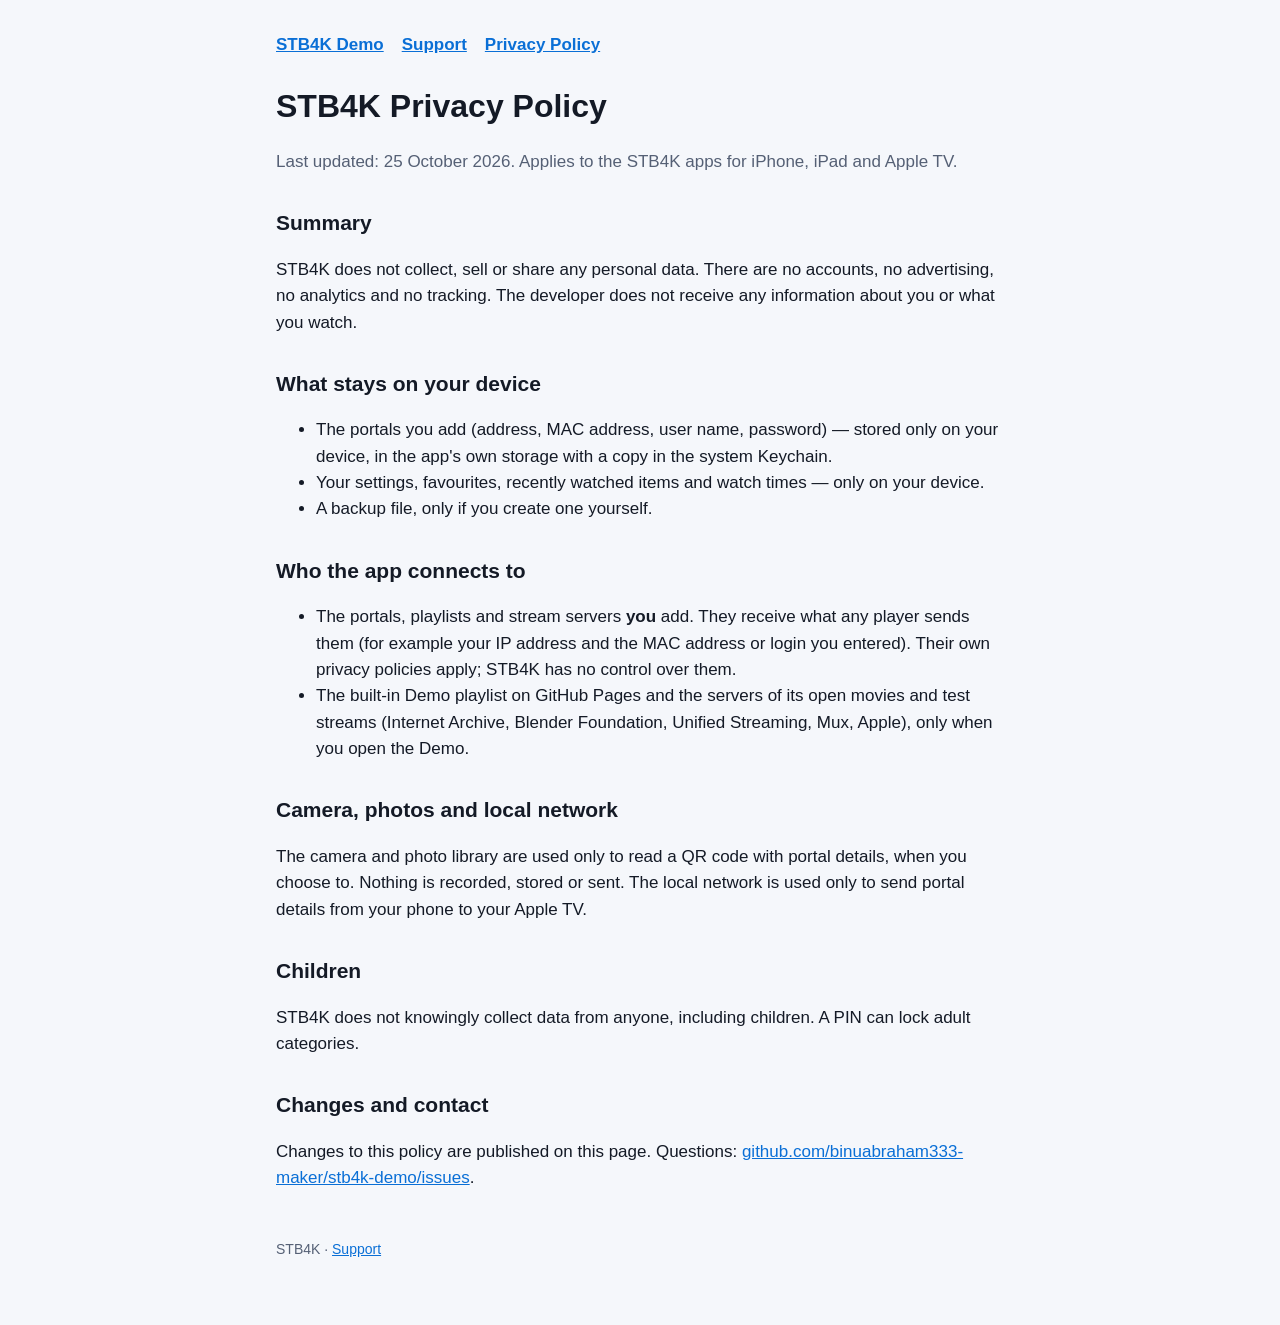
==== privacy.html @ 2b047add "STB4K Demo: free, legal demo playlist (Creative Commons open movies and public test streams), Suppor" ====
<!doctype html>
<html lang="en"><head><meta charset="utf-8"><meta name="viewport" content="width=device-width, initial-scale=1">
<title>STB4K Privacy Policy</title><link rel="stylesheet" href="style.css"></head>
<body><main>
<nav><a href="./">STB4K Demo</a><a href="support.html">Support</a><a href="privacy.html">Privacy Policy</a></nav>
<h1>STB4K Privacy Policy</h1>
<p class="muted">Last updated: 25 October 2026. Applies to the STB4K apps for iPhone, iPad and Apple TV.</p>

<h2>Summary</h2>
<p>STB4K does not collect, sell or share any personal data. There are no accounts, no advertising, no analytics and
no tracking. The developer does not receive any information about you or what you watch.</p>

<h2>What stays on your device</h2>
<ul>
<li>The portals you add (address, MAC address, user name, password) — stored only on your device, in the app's own
storage with a copy in the system Keychain.</li>
<li>Your settings, favourites, recently watched items and watch times — only on your device.</li>
<li>A backup file, only if you create one yourself.</li>
</ul>

<h2>Who the app connects to</h2>
<ul>
<li>The portals, playlists and stream servers <strong>you</strong> add. They receive what any player sends them (for example
your IP address and the MAC address or login you entered). Their own privacy policies apply; STB4K has no control over them.</li>
<li>The built-in Demo playlist on GitHub Pages and the servers of its open movies and test streams
(Internet Archive, Blender Foundation, Unified Streaming, Mux, Apple), only when you open the Demo.</li>
</ul>

<h2>Camera, photos and local network</h2>
<p>The camera and photo library are used only to read a QR code with portal details, when you choose to. Nothing is
recorded, stored or sent. The local network is used only to send portal details from your phone to your Apple TV.</p>

<h2>Children</h2>
<p>STB4K does not knowingly collect data from anyone, including children. A PIN can lock adult categories.</p>

<h2>Changes and contact</h2>
<p>Changes to this policy are published on this page. Questions:
<a href="https://github.com/binuabraham333-maker/stb4k-demo/issues">github.com/binuabraham333-maker/stb4k-demo/issues</a>.</p>
<footer>STB4K · <a href="support.html">Support</a></footer>
</main></body></html>
---- style.css ----
:root { --bg: #0b0f1a; --card: #151b2b; --text: #e8ecf4; --muted: #9aa4b8; --accent: #2f9bff; }
@media (prefers-color-scheme: light) { :root { --bg: #f5f7fb; --card: #ffffff; --text: #141a26; --muted: #556075; --accent: #0a6fd6; } }
* { box-sizing: border-box; }
body { margin: 0; background: var(--bg); color: var(--text); font: 17px/1.55 -apple-system, BlinkMacSystemFont, "Segoe UI", Roboto, sans-serif; }
main { max-width: 760px; margin: 0 auto; padding: 32px 16px 64px; }
h1 { font-size: 32px; margin: 0 0 4px; } h2 { font-size: 21px; margin: 32px 0 8px; }
p, li { color: var(--text); } .muted { color: var(--muted); }
a { color: var(--accent); }
nav { display: flex; gap: 18px; flex-wrap: wrap; margin: 0 0 24px; font-weight: 600; }
.card { background: var(--card); border-radius: 14px; padding: 16px 18px; margin: 12px 0; }
code { background: var(--card); padding: 2px 6px; border-radius: 6px; word-break: break-all; }
footer { margin-top: 48px; font-size: 14px; color: var(--muted); }
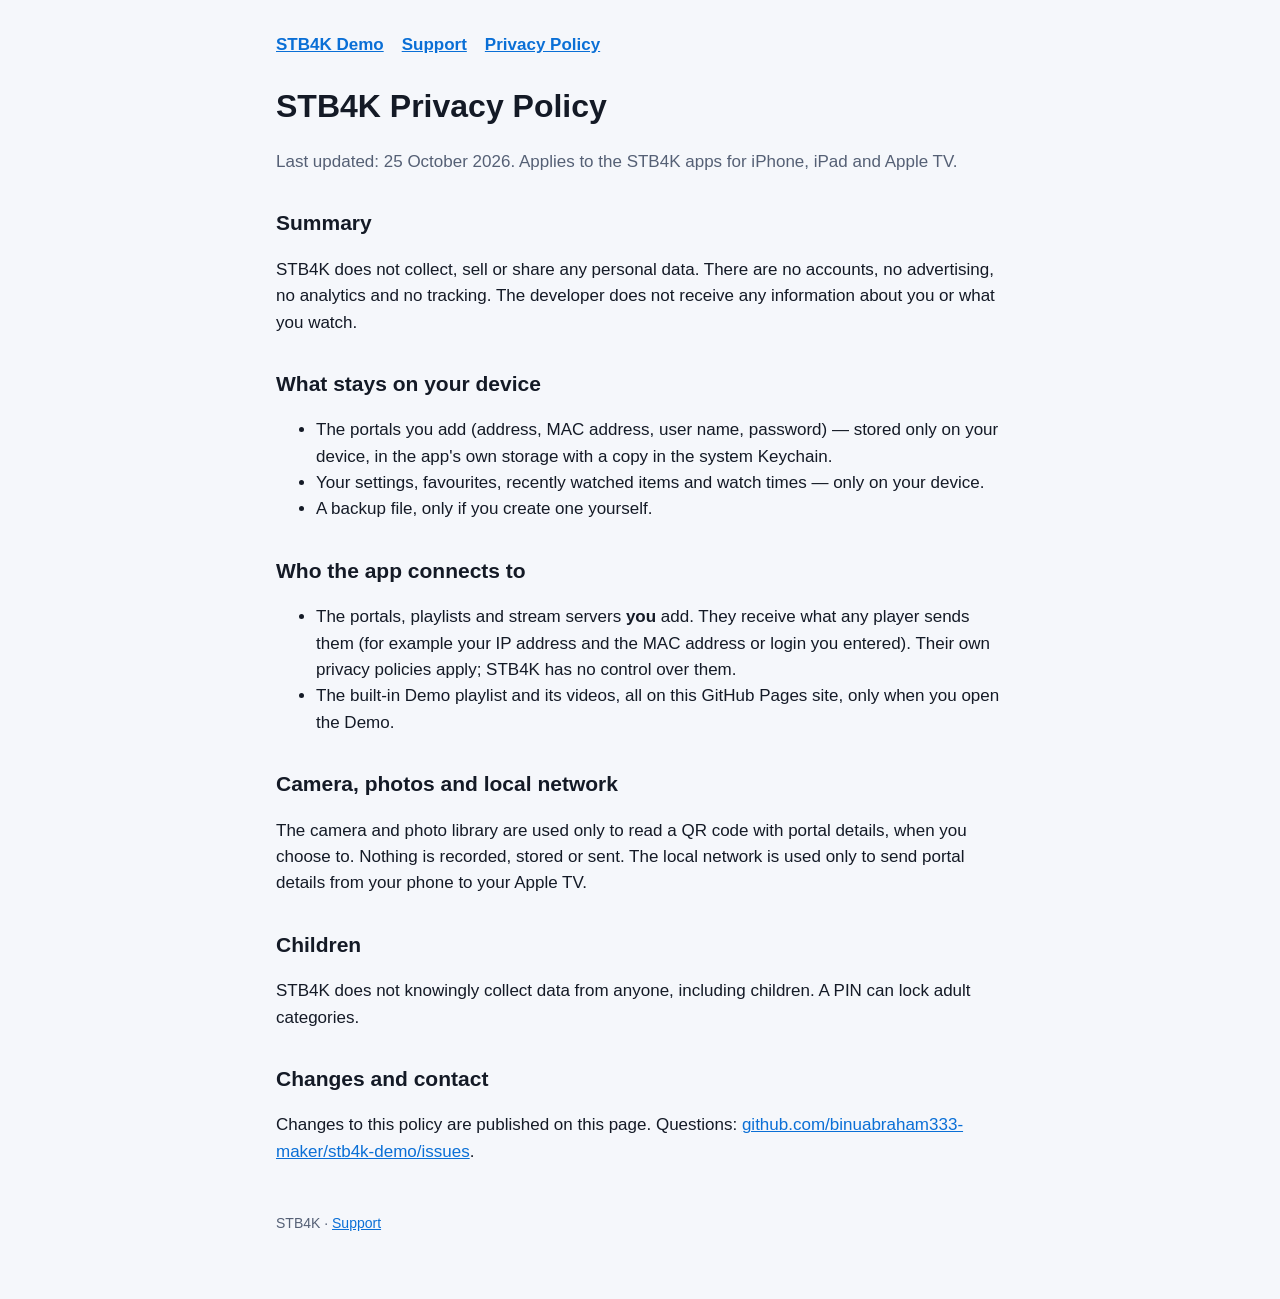
==== commit 1c37ec58: "Demo made entirely by stb4k: 3 looping HLS live channels, 3 films (5.1 speaker test, two audio langu" ====
--- a/privacy.html
+++ b/privacy.html
@@ -22,8 +22,7 @@
 <ul>
 <li>The portals, playlists and stream servers <strong>you</strong> add. They receive what any player sends them (for example
 your IP address and the MAC address or login you entered). Their own privacy policies apply; STB4K has no control over them.</li>
-<li>The built-in Demo playlist on GitHub Pages and the servers of its open movies and test streams
-(Internet Archive, Blender Foundation, Unified Streaming, Mux, Apple), only when you open the Demo.</li>
+<li>The built-in Demo playlist and its videos, all on this GitHub Pages site, only when you open the Demo.</li>
 </ul>
 
 <h2>Camera, photos and local network</h2>
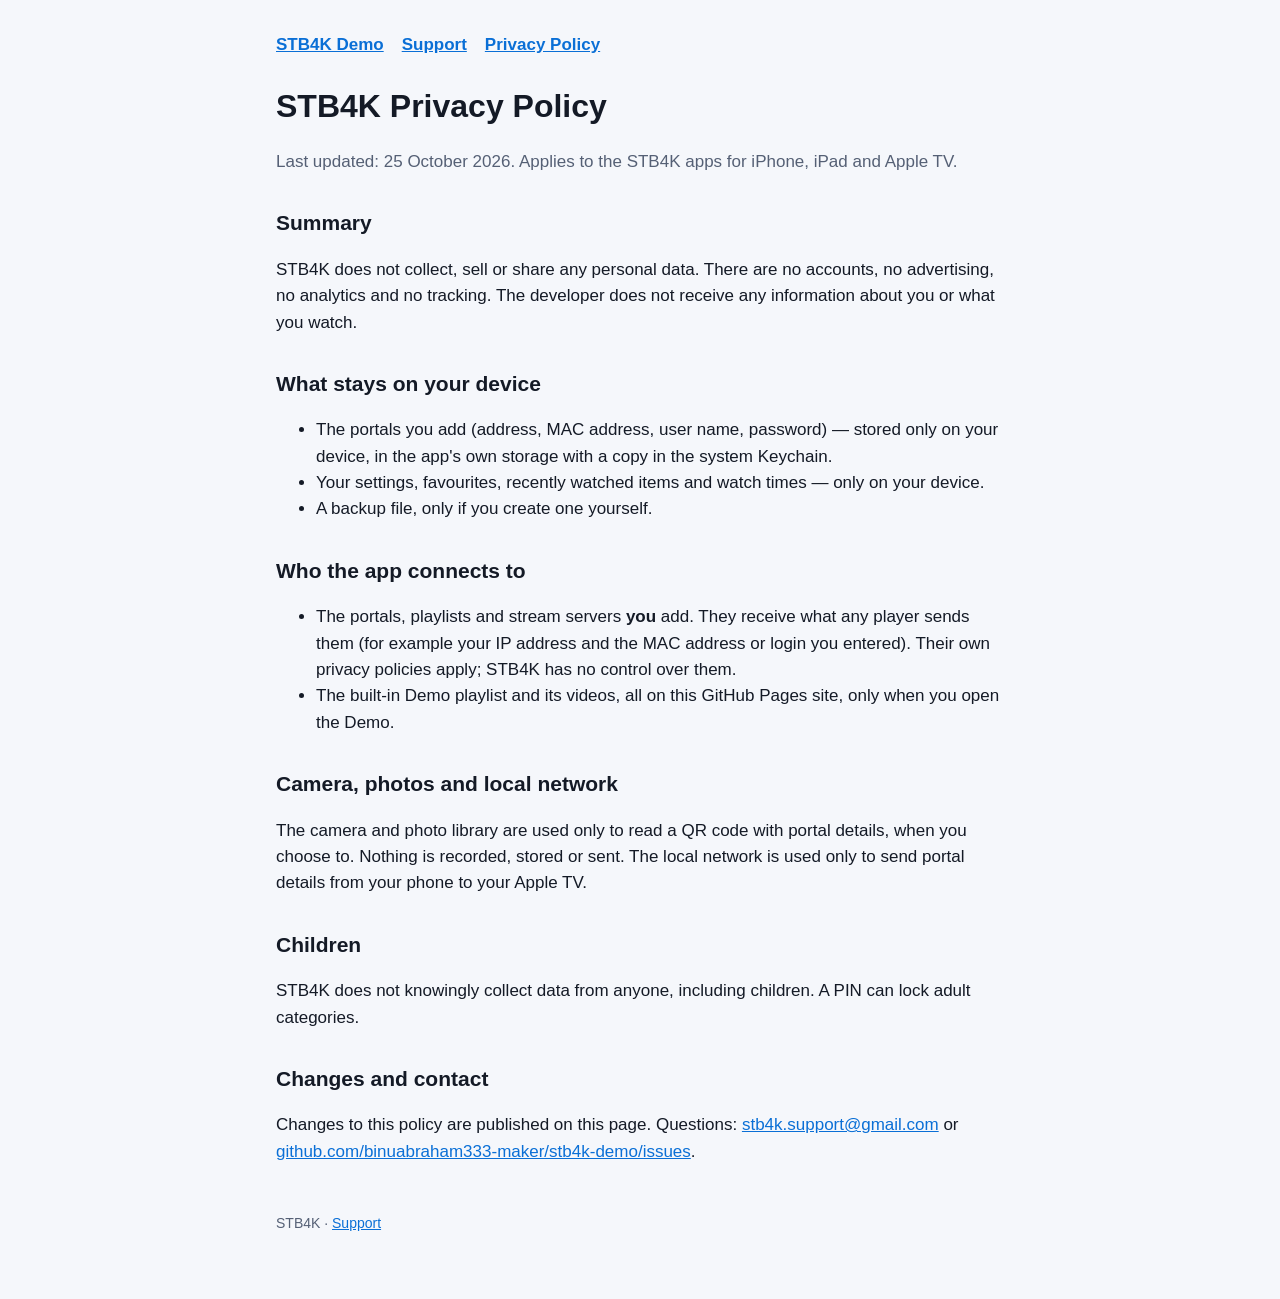
==== commit 4c7e8e87: "Support and Privacy Policy: contact e-mail stb4k.support@gmail.com Co-Authored-By: Claude Opus 5.5 <" ====
--- a/privacy.html
+++ b/privacy.html
@@ -34,6 +34,7 @@
 
 <h2>Changes and contact</h2>
 <p>Changes to this policy are published on this page. Questions:
+<a href="mailto:stb4k.support@gmail.com">stb4k.support@gmail.com</a> or
 <a href="https://github.com/binuabraham333-maker/stb4k-demo/issues">github.com/binuabraham333-maker/stb4k-demo/issues</a>.</p>
 <footer>STB4K · <a href="support.html">Support</a></footer>
 </main></body></html>
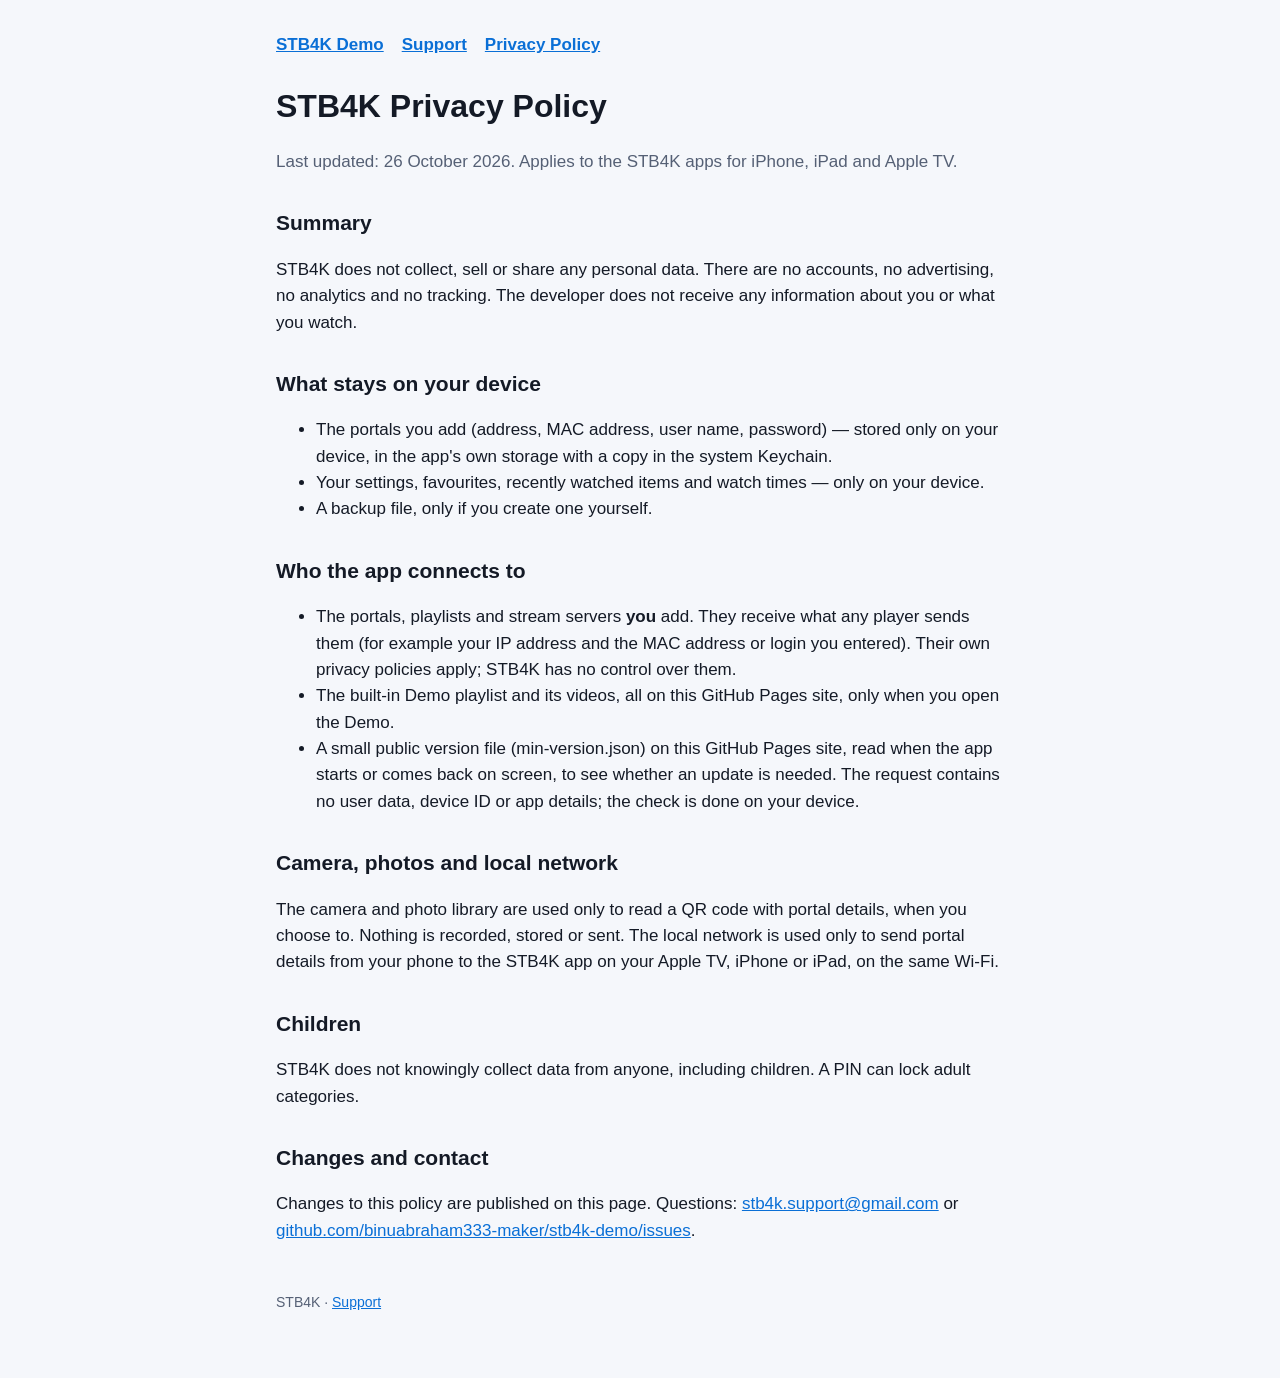
==== commit 1457f3aa: "Privacy Policy: version-file check, local network on Apple TV / iPhone / iPad; Support: Add from pho" ====
--- a/privacy.html
+++ b/privacy.html
@@ -4,7 +4,7 @@
 <body><main>
 <nav><a href="./">STB4K Demo</a><a href="support.html">Support</a><a href="privacy.html">Privacy Policy</a></nav>
 <h1>STB4K Privacy Policy</h1>
-<p class="muted">Last updated: 25 October 2026. Applies to the STB4K apps for iPhone, iPad and Apple TV.</p>
+<p class="muted">Last updated: 26 October 2026. Applies to the STB4K apps for iPhone, iPad and Apple TV.</p>
 
 <h2>Summary</h2>
 <p>STB4K does not collect, sell or share any personal data. There are no accounts, no advertising, no analytics and
@@ -23,11 +23,12 @@
 <li>The portals, playlists and stream servers <strong>you</strong> add. They receive what any player sends them (for example
 your IP address and the MAC address or login you entered). Their own privacy policies apply; STB4K has no control over them.</li>
 <li>The built-in Demo playlist and its videos, all on this GitHub Pages site, only when you open the Demo.</li>
+<li>A small public version file (min-version.json) on this GitHub Pages site, read when the app starts or comes back on screen, to see whether an update is needed. The request contains no user data, device ID or app details; the check is done on your device.</li>
 </ul>
 
 <h2>Camera, photos and local network</h2>
 <p>The camera and photo library are used only to read a QR code with portal details, when you choose to. Nothing is
-recorded, stored or sent. The local network is used only to send portal details from your phone to your Apple TV.</p>
+recorded, stored or sent. The local network is used only to send portal details from your phone to the STB4K app on your Apple TV, iPhone or iPad, on the same Wi-Fi.</p>
 
 <h2>Children</h2>
 <p>STB4K does not knowingly collect data from anyone, including children. A PIN can lock adult categories.</p>
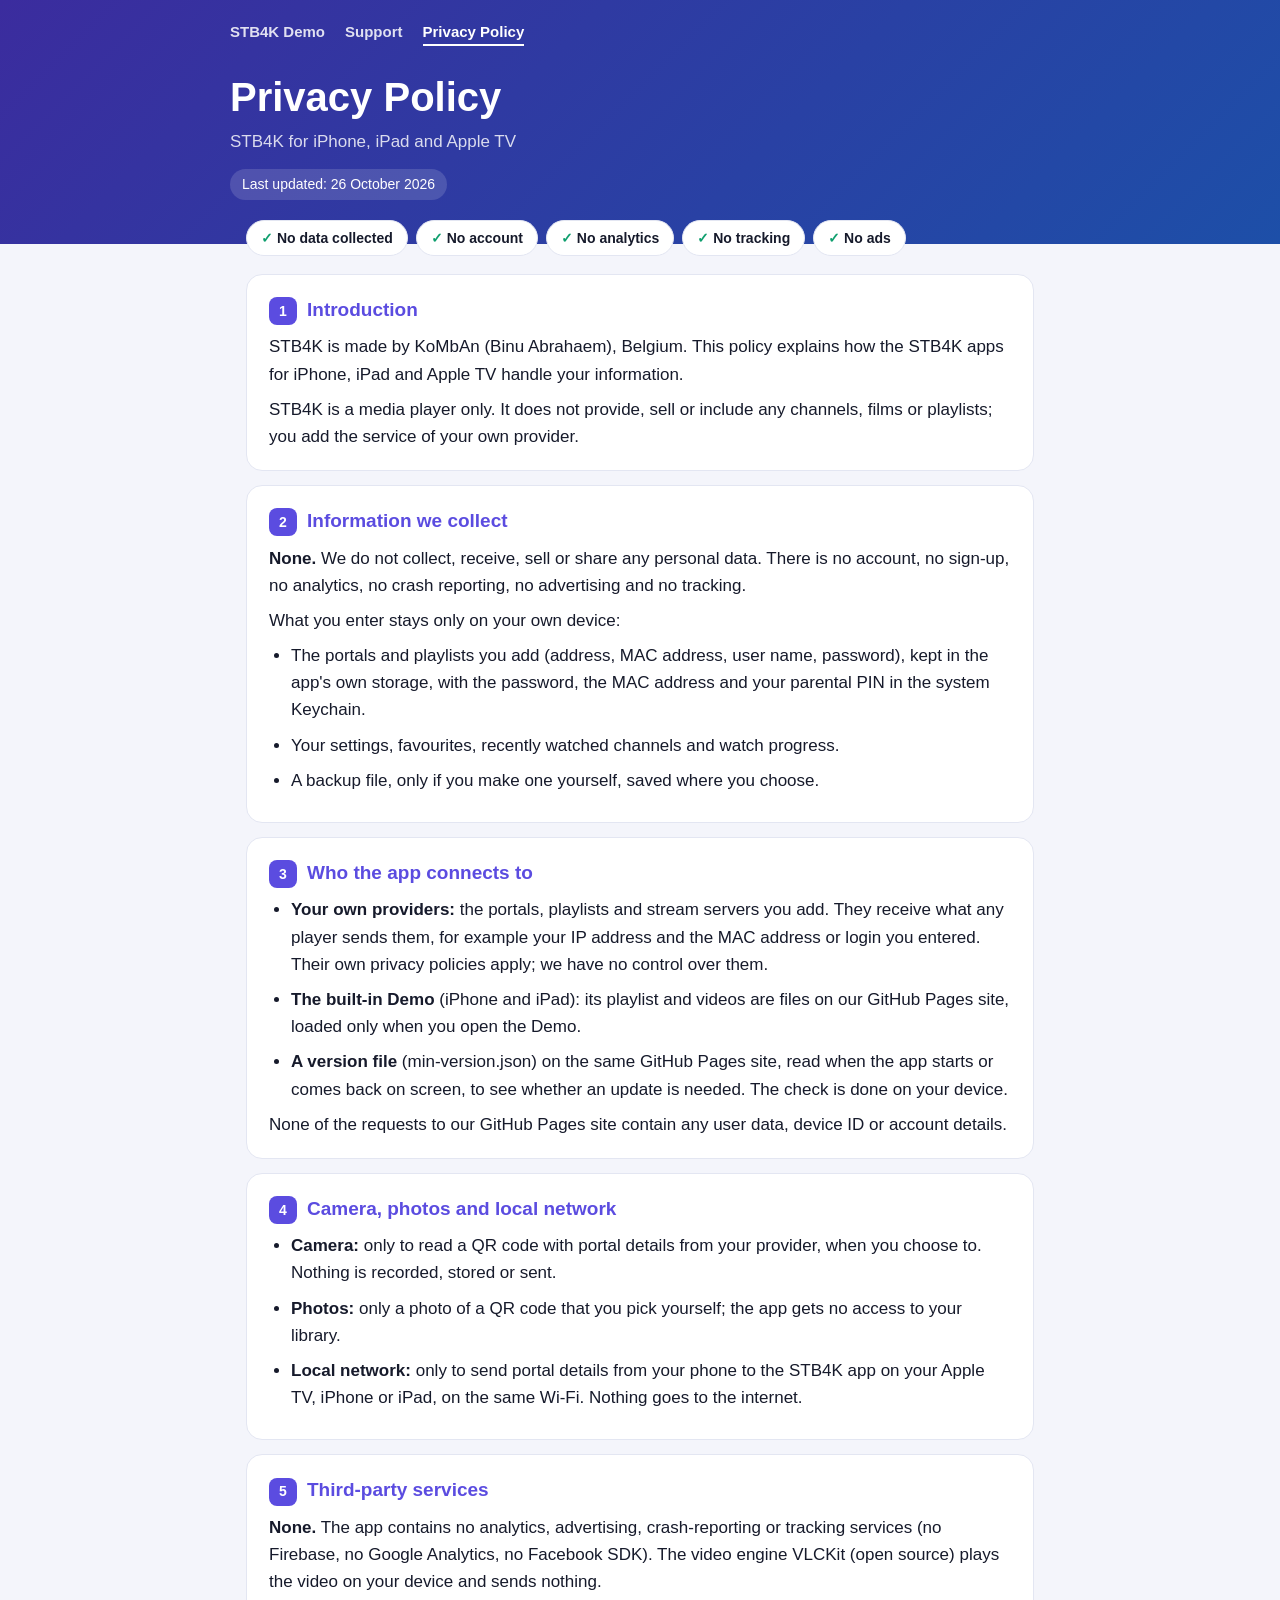
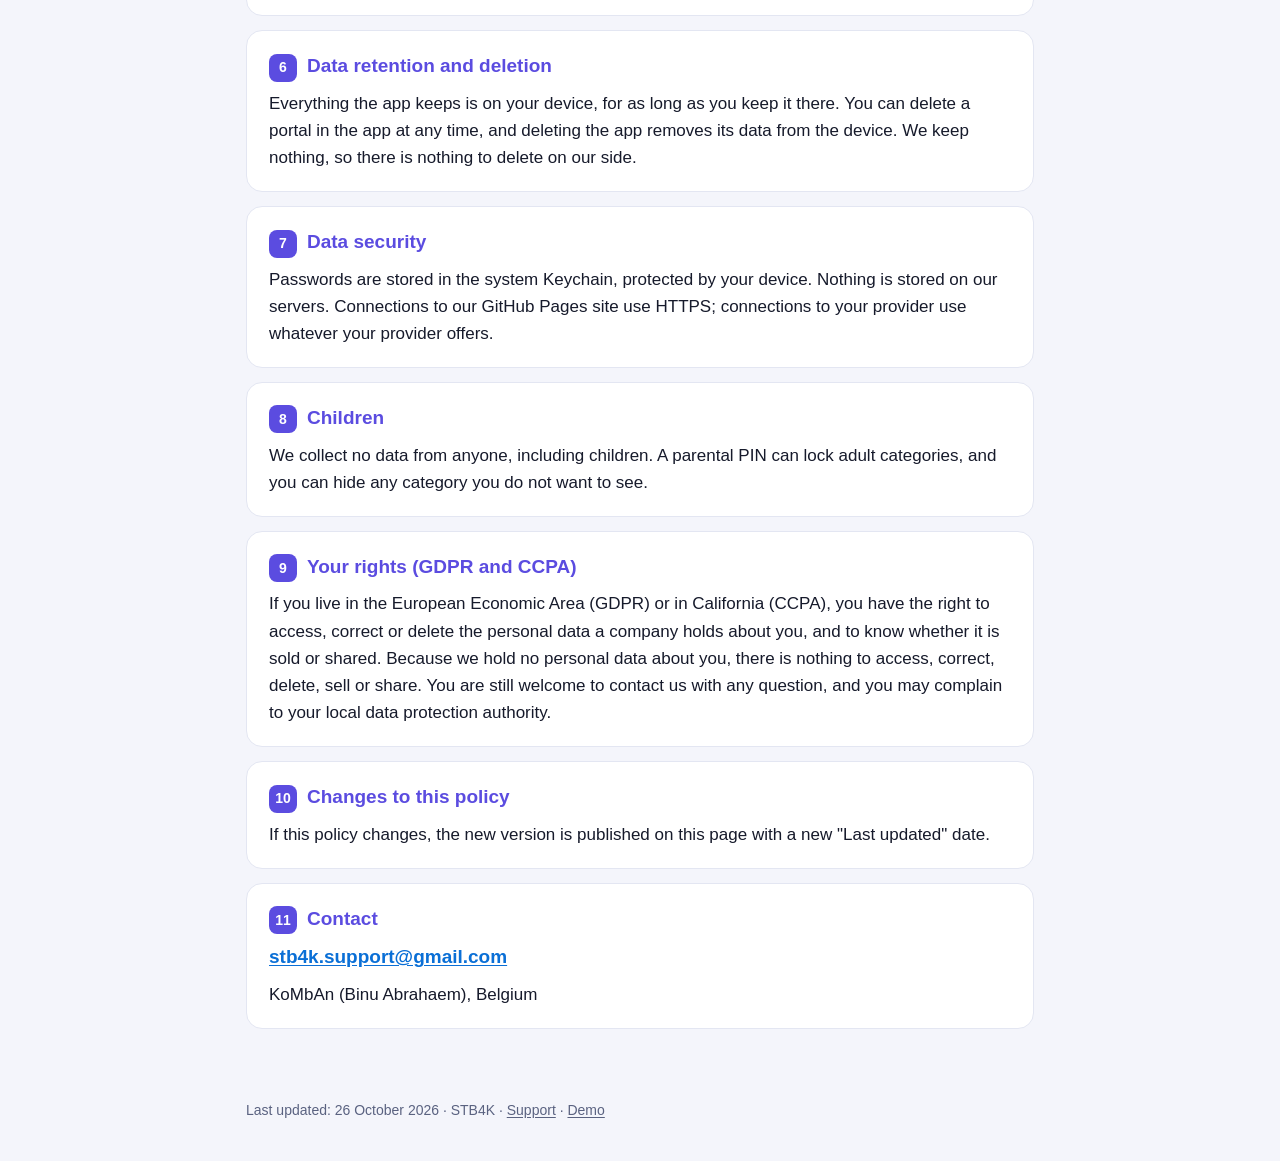
==== commit ab7f0d29: "Privacy Policy and Support: new card layout (legal.css), privacy policy in 11 sections (no data coll" ====
--- a/privacy.html
+++ b/privacy.html
@@ -1,41 +1,117 @@
 <!doctype html>
-<html lang="en"><head><meta charset="utf-8"><meta name="viewport" content="width=device-width, initial-scale=1">
-<title>STB4K Privacy Policy</title><link rel="stylesheet" href="style.css"></head>
-<body><main>
-<nav><a href="./">STB4K Demo</a><a href="support.html">Support</a><a href="privacy.html">Privacy Policy</a></nav>
-<h1>STB4K Privacy Policy</h1>
-<p class="muted">Last updated: 26 October 2026. Applies to the STB4K apps for iPhone, iPad and Apple TV.</p>
+<html lang="en">
+<head>
+<meta charset="utf-8">
+<meta name="viewport" content="width=device-width, initial-scale=1">
+<title>STB4K Privacy Policy</title>
+<meta name="description" content="STB4K does not collect any personal data: no account, no analytics, no tracking.">
+<link rel="stylesheet" href="legal.css">
+</head>
+<body>
+<header class="hero"><div class="wrap">
+<nav><a href="./">STB4K Demo</a><a href="support.html">Support</a><a href="privacy.html" aria-current="page">Privacy Policy</a></nav>
+<h1>Privacy Policy</h1>
+<p>STB4K for iPhone, iPad and Apple TV</p>
+<span class="updated">Last updated: 26 October 2026</span>
+</div></header>
 
-<h2>Summary</h2>
-<p>STB4K does not collect, sell or share any personal data. There are no accounts, no advertising, no analytics and
-no tracking. The developer does not receive any information about you or what you watch.</p>
+<main>
+<div class="badges">
+<span class="badge">No data collected</span><span class="badge">No account</span><span class="badge">No analytics</span>
+<span class="badge">No tracking</span><span class="badge">No ads</span>
+</div>
 
-<h2>What stays on your device</h2>
+<section>
+<h2><span class="n">1</span>Introduction</h2>
+<p>STB4K is made by KoMbAn (Binu Abrahaem), Belgium. This policy explains how the STB4K apps for iPhone, iPad and Apple TV
+handle your information.</p>
+<p>STB4K is a media player only. It does not provide, sell or include any channels, films or playlists; you add the
+service of your own provider.</p>
+</section>
+
+<section>
+<h2><span class="n">2</span>Information we collect</h2>
+<p><strong>None.</strong> We do not collect, receive, sell or share any personal data. There is no account, no sign-up,
+no analytics, no crash reporting, no advertising and no tracking.</p>
+<p>What you enter stays only on your own device:</p>
 <ul>
-<li>The portals you add (address, MAC address, user name, password) — stored only on your device, in the app's own
-storage with a copy in the system Keychain.</li>
-<li>Your settings, favourites, recently watched items and watch times — only on your device.</li>
-<li>A backup file, only if you create one yourself.</li>
+<li>The portals and playlists you add (address, MAC address, user name, password), kept in the app's own storage, with
+the password, the MAC address and your parental PIN in the system Keychain.</li>
+<li>Your settings, favourites, recently watched channels and watch progress.</li>
+<li>A backup file, only if you make one yourself, saved where you choose.</li>
 </ul>
+</section>
 
-<h2>Who the app connects to</h2>
+<section>
+<h2><span class="n">3</span>Who the app connects to</h2>
 <ul>
-<li>The portals, playlists and stream servers <strong>you</strong> add. They receive what any player sends them (for example
-your IP address and the MAC address or login you entered). Their own privacy policies apply; STB4K has no control over them.</li>
-<li>The built-in Demo playlist and its videos, all on this GitHub Pages site, only when you open the Demo.</li>
-<li>A small public version file (min-version.json) on this GitHub Pages site, read when the app starts or comes back on screen, to see whether an update is needed. The request contains no user data, device ID or app details; the check is done on your device.</li>
+<li><strong>Your own providers:</strong> the portals, playlists and stream servers you add. They receive what any player
+sends them, for example your IP address and the MAC address or login you entered. Their own privacy policies apply; we
+have no control over them.</li>
+<li><strong>The built-in Demo</strong> (iPhone and iPad): its playlist and videos are files on our GitHub Pages site,
+loaded only when you open the Demo.</li>
+<li><strong>A version file</strong> (min-version.json) on the same GitHub Pages site, read when the app starts or comes
+back on screen, to see whether an update is needed. The check is done on your device.</li>
 </ul>
+<p>None of the requests to our GitHub Pages site contain any user data, device ID or account details.</p>
+</section>
 
-<h2>Camera, photos and local network</h2>
-<p>The camera and photo library are used only to read a QR code with portal details, when you choose to. Nothing is
-recorded, stored or sent. The local network is used only to send portal details from your phone to the STB4K app on your Apple TV, iPhone or iPad, on the same Wi-Fi.</p>
+<section>
+<h2><span class="n">4</span>Camera, photos and local network</h2>
+<ul>
+<li><strong>Camera:</strong> only to read a QR code with portal details from your provider, when you choose to. Nothing
+is recorded, stored or sent.</li>
+<li><strong>Photos:</strong> only a photo of a QR code that you pick yourself; the app gets no access to your library.</li>
+<li><strong>Local network:</strong> only to send portal details from your phone to the STB4K app on your Apple TV, iPhone
+or iPad, on the same Wi-Fi. Nothing goes to the internet.</li>
+</ul>
+</section>
 
-<h2>Children</h2>
-<p>STB4K does not knowingly collect data from anyone, including children. A PIN can lock adult categories.</p>
+<section>
+<h2><span class="n">5</span>Third-party services</h2>
+<p><strong>None.</strong> The app contains no analytics, advertising, crash-reporting or tracking services (no Firebase,
+no Google Analytics, no Facebook SDK). The video engine VLCKit (open source) plays the video on your device and sends
+nothing.</p>
+</section>
 
-<h2>Changes and contact</h2>
-<p>Changes to this policy are published on this page. Questions:
-<a href="mailto:stb4k.support@gmail.com">stb4k.support@gmail.com</a> or
-<a href="https://github.com/binuabraham333-maker/stb4k-demo/issues">github.com/binuabraham333-maker/stb4k-demo/issues</a>.</p>
-<footer>STB4K · <a href="support.html">Support</a></footer>
-</main></body></html>
+<section>
+<h2><span class="n">6</span>Data retention and deletion</h2>
+<p>Everything the app keeps is on your device, for as long as you keep it there. You can delete a portal in the app at any
+time, and deleting the app removes its data from the device. We keep nothing, so there is nothing to delete on our side.</p>
+</section>
+
+<section>
+<h2><span class="n">7</span>Data security</h2>
+<p>Passwords are stored in the system Keychain, protected by your device. Nothing is stored on our servers. Connections to
+our GitHub Pages site use HTTPS; connections to your provider use whatever your provider offers.</p>
+</section>
+
+<section>
+<h2><span class="n">8</span>Children</h2>
+<p>We collect no data from anyone, including children. A parental PIN can lock adult categories, and you can hide any
+category you do not want to see.</p>
+</section>
+
+<section>
+<h2><span class="n">9</span>Your rights (GDPR and CCPA)</h2>
+<p>If you live in the European Economic Area (GDPR) or in California (CCPA), you have the right to access, correct or delete
+the personal data a company holds about you, and to know whether it is sold or shared. Because we hold no personal data
+about you, there is nothing to access, correct, delete, sell or share. You are still welcome to contact us with any
+question, and you may complain to your local data protection authority.</p>
+</section>
+
+<section>
+<h2><span class="n">10</span>Changes to this policy</h2>
+<p>If this policy changes, the new version is published on this page with a new "Last updated" date.</p>
+</section>
+
+<section>
+<h2><span class="n">11</span>Contact</h2>
+<p class="contact"><a href="mailto:stb4k.support@gmail.com">stb4k.support@gmail.com</a></p>
+<p>KoMbAn (Binu Abrahaem), Belgium</p>
+</section>
+</main>
+
+<footer>Last updated: 26 October 2026 · STB4K · <a href="support.html">Support</a> · <a href="./">Demo</a></footer>
+</body>
+</html>
--- a/legal.css
+++ b/legal.css
@@ -0,0 +1,41 @@
+/* Privacy Policy and Support pages */
+:root {
+  --bg: #0b0d1c; --card: #151a30; --card-edge: #242b48; --text: #e9ecf7; --muted: #a3abc4;
+  --accent: #7c6cff; --accent-2: #2f9bff; --ok: #34d399; --head-from: #2a1f6b; --head-to: #0f2a5c;
+}
+@media (prefers-color-scheme: light) {
+  :root { --bg: #f4f5fb; --card: #ffffff; --card-edge: #e3e6f2; --text: #161a2b; --muted: #5a6280;
+          --accent: #5b4ce0; --accent-2: #0a6fd6; --ok: #0f9f6e; --head-from: #3b2c9e; --head-to: #1d4fa8; }
+}
+* { box-sizing: border-box; }
+html { -webkit-text-size-adjust: 100%; }
+body { margin: 0; background: var(--bg); color: var(--text);
+       font: 17px/1.6 -apple-system, BlinkMacSystemFont, "Segoe UI", Roboto, Helvetica, Arial, sans-serif; }
+a { color: var(--accent-2); text-underline-offset: 2px; }
+.hero { background: linear-gradient(135deg, var(--head-from), var(--head-to)); color: #fff; padding: 20px 16px 44px; }
+.wrap { max-width: 820px; margin: 0 auto; }
+nav { display: flex; flex-wrap: wrap; gap: 8px 20px; font-weight: 600; font-size: 15px; margin-bottom: 28px; }
+nav a { color: rgba(255,255,255,.85); text-decoration: none; }
+nav a[aria-current="page"] { color: #fff; border-bottom: 2px solid #fff; }
+.hero h1 { font-size: clamp(28px, 6vw, 40px); line-height: 1.15; margin: 0 0 8px; }
+.hero p { margin: 0; color: rgba(255,255,255,.82); }
+.updated { display: inline-block; margin-top: 14px; padding: 4px 12px; border-radius: 999px;
+           background: rgba(255,255,255,.14); font-size: 14px; color: #fff; }
+main { max-width: 820px; margin: -24px auto 0; padding: 0 16px 48px; }
+.badges { display: flex; flex-wrap: wrap; gap: 8px; margin: 0 0 18px; }
+.badge { background: var(--card); border: 1px solid var(--card-edge); border-radius: 999px; padding: 6px 14px;
+         font-size: 14px; font-weight: 600; }
+.badge::before { content: "✓ "; color: var(--ok); }
+section, .card { background: var(--card); border: 1px solid var(--card-edge); border-radius: 16px;
+                 padding: 20px 22px; margin: 0 0 14px; }
+section h2, .card h2 { font-size: 19px; margin: 0 0 8px; color: var(--accent); display: flex; align-items: baseline; gap: 10px; }
+section h2 .n { flex: none; display: inline-grid; place-items: center; width: 28px; height: 28px; border-radius: 8px;
+                background: var(--accent); color: #fff; font-size: 14px; }
+section p, section li, .card p, .card li { margin: 0 0 8px; }
+section p:last-child, .card p:last-child { margin-bottom: 0; }
+ul, ol { padding-left: 22px; margin: 0 0 8px; }
+.q { font-weight: 700; color: var(--text); }
+.contact { font-size: 19px; font-weight: 700; }
+footer { max-width: 820px; margin: 0 auto; padding: 8px 16px 40px; font-size: 14px; color: var(--muted); }
+footer a { color: var(--muted); }
+@media (max-width: 520px) { section, .card { padding: 16px; border-radius: 14px; } body { font-size: 16px; } }
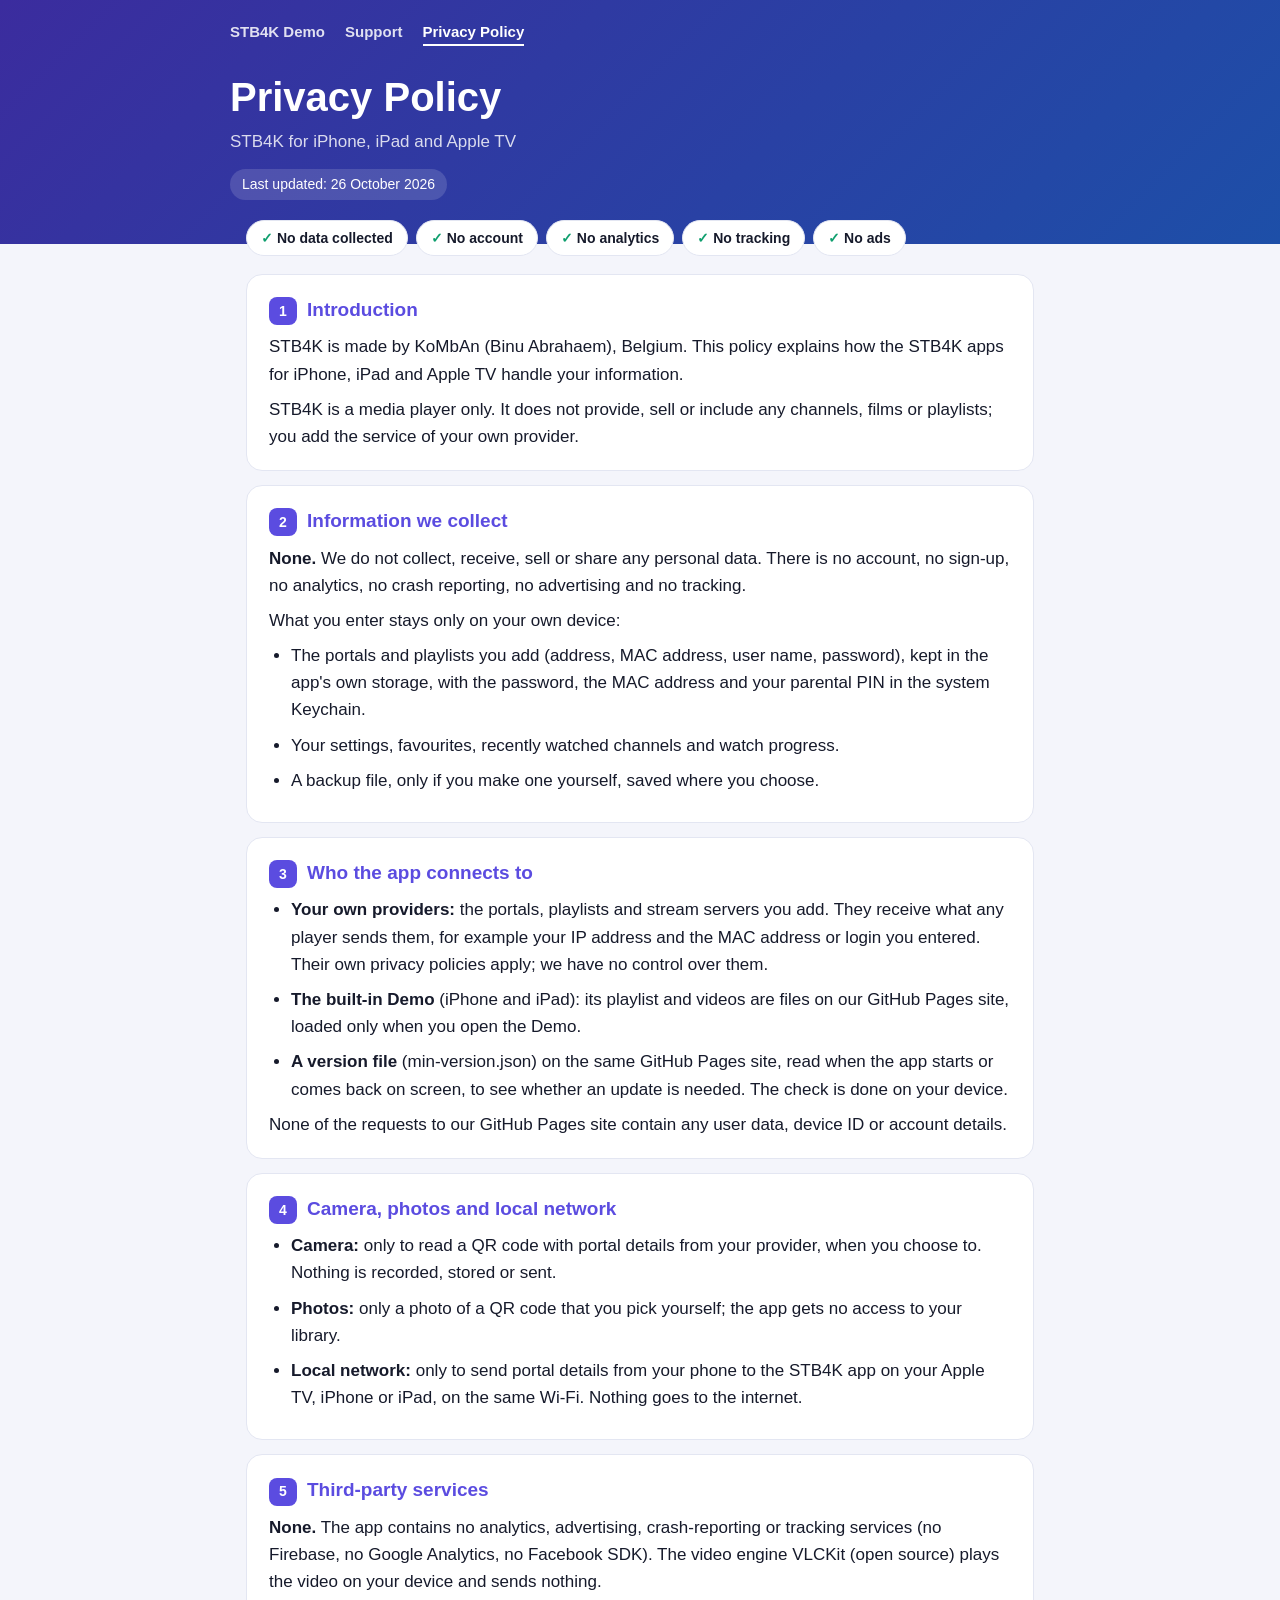
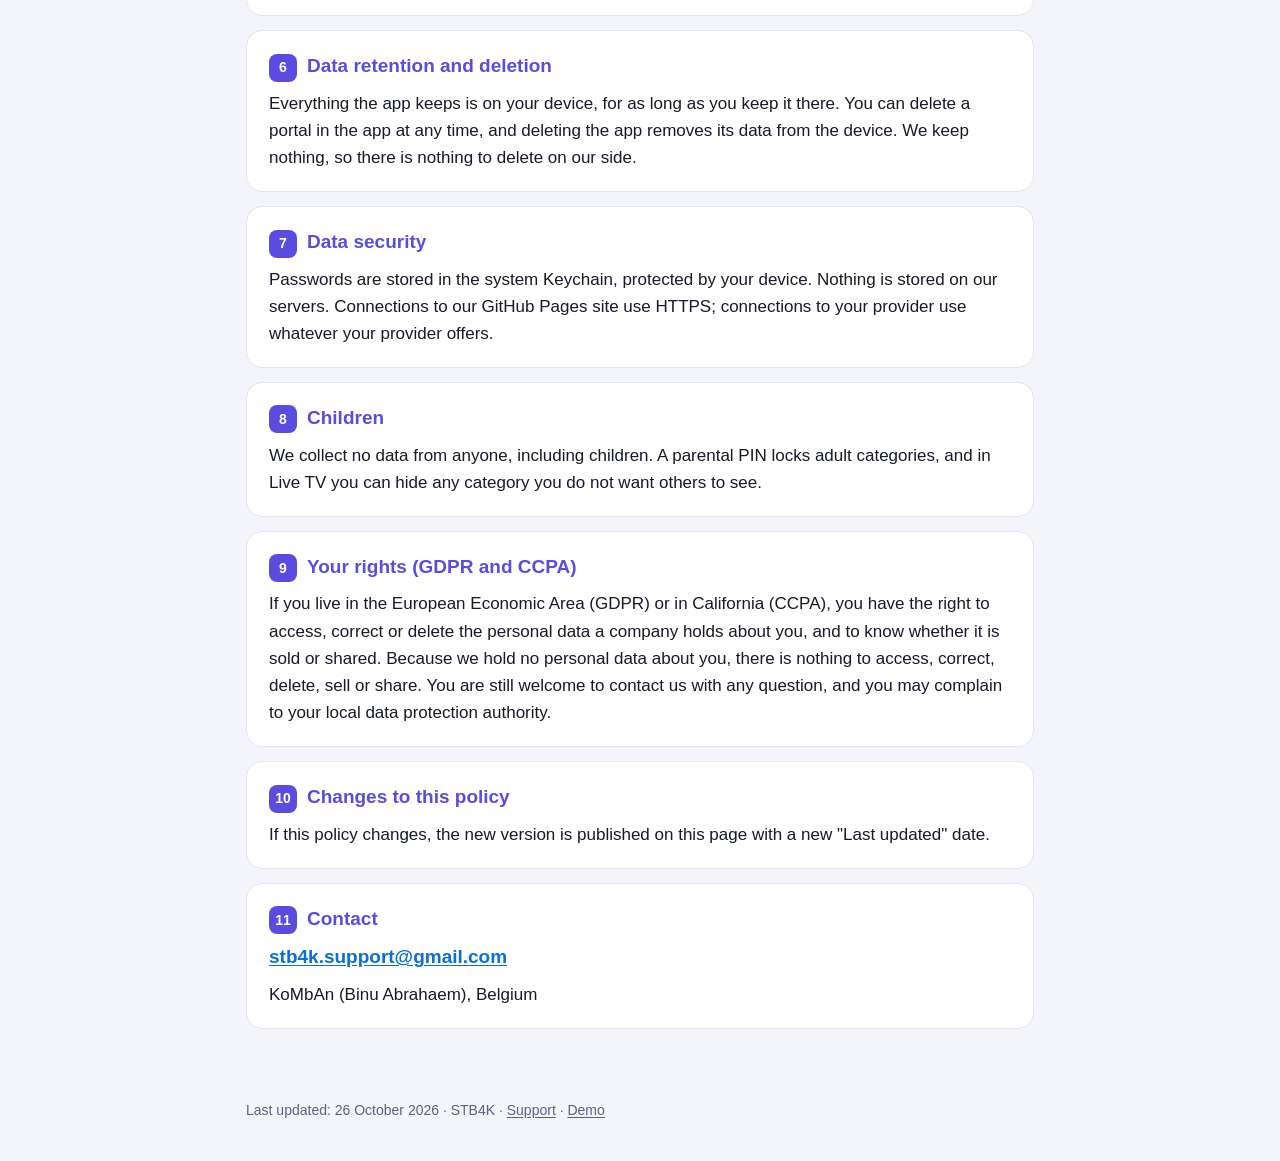
==== commit 547fd0b6: "Privacy Policy, Children: hide any category you do not want others to see Co-Authored-By: Claude Opu" ====
--- a/privacy.html
+++ b/privacy.html
@@ -88,8 +88,8 @@
 
 <section>
 <h2><span class="n">8</span>Children</h2>
-<p>We collect no data from anyone, including children. A parental PIN can lock adult categories, and you can hide any
-category you do not want to see.</p>
+<p>We collect no data from anyone, including children. A parental PIN locks adult categories, and in Live TV you can hide
+any category you do not want others to see.</p>
 </section>
 
 <section>
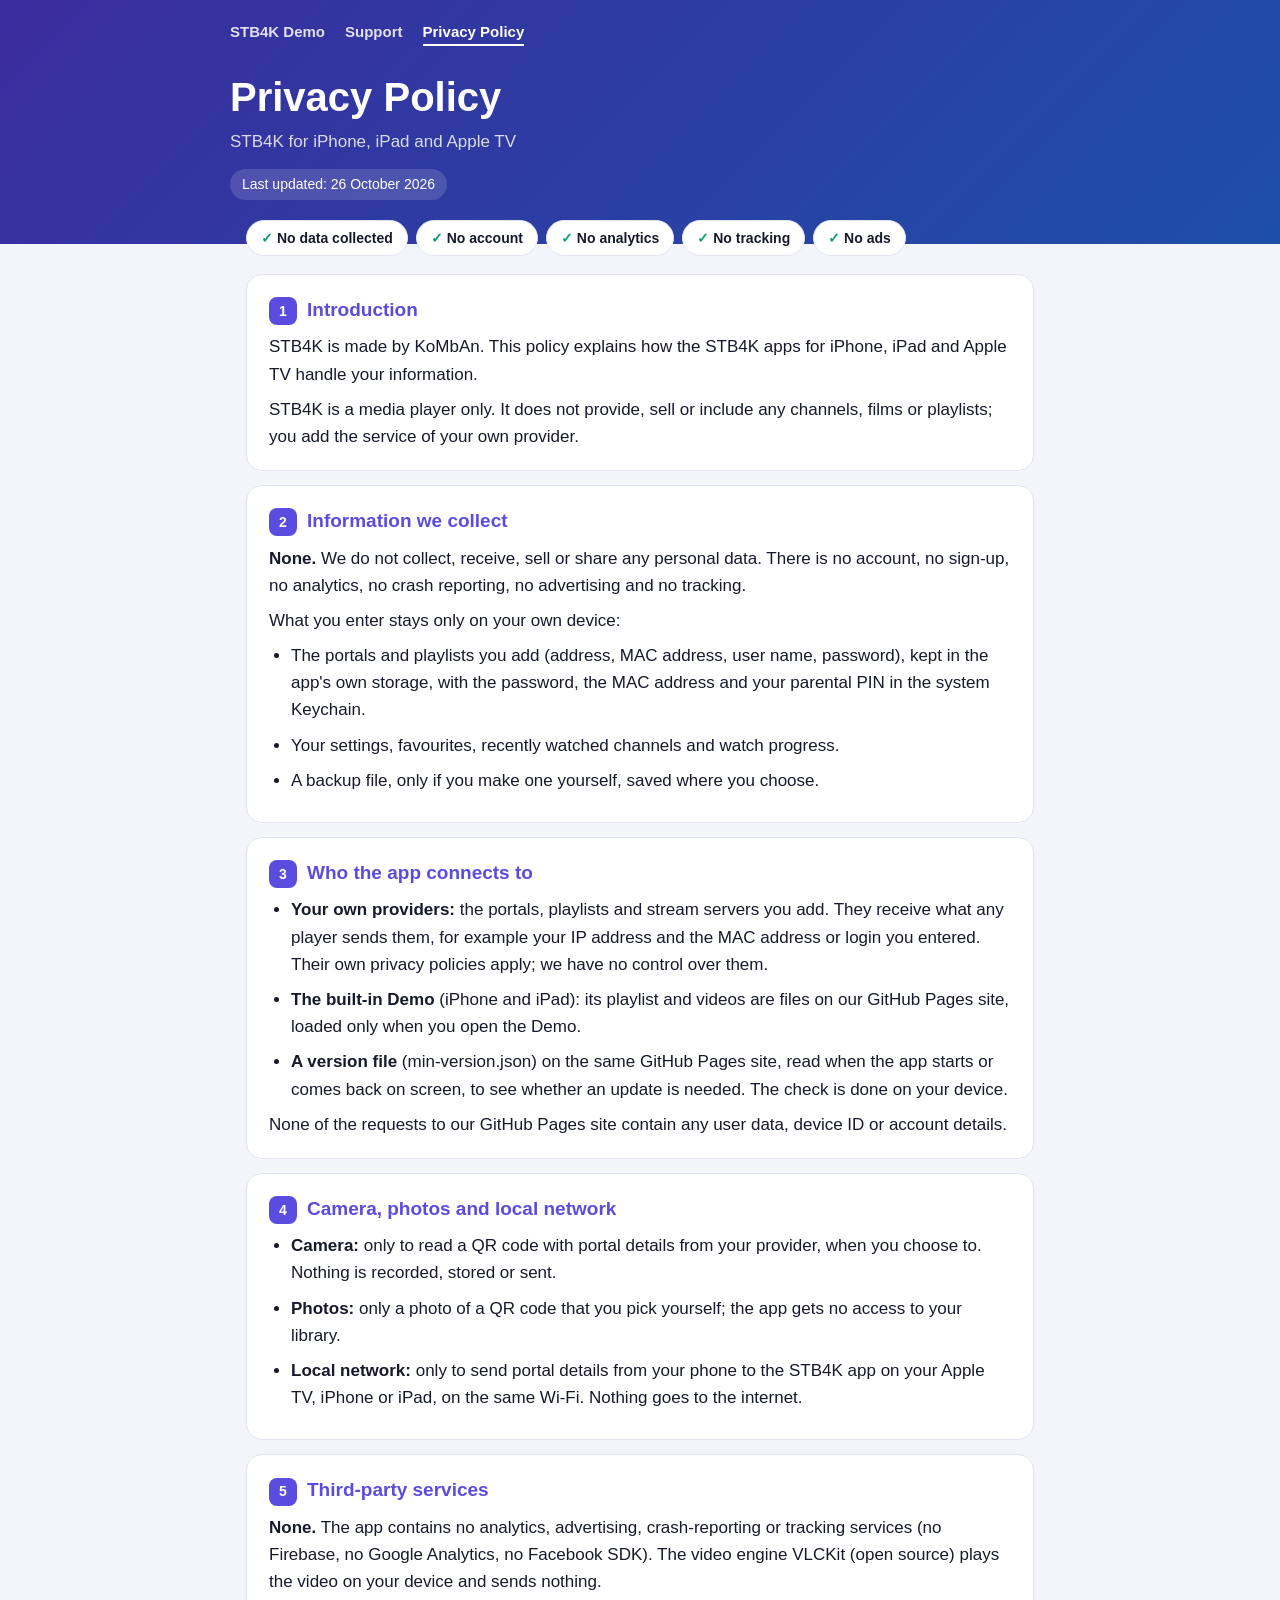
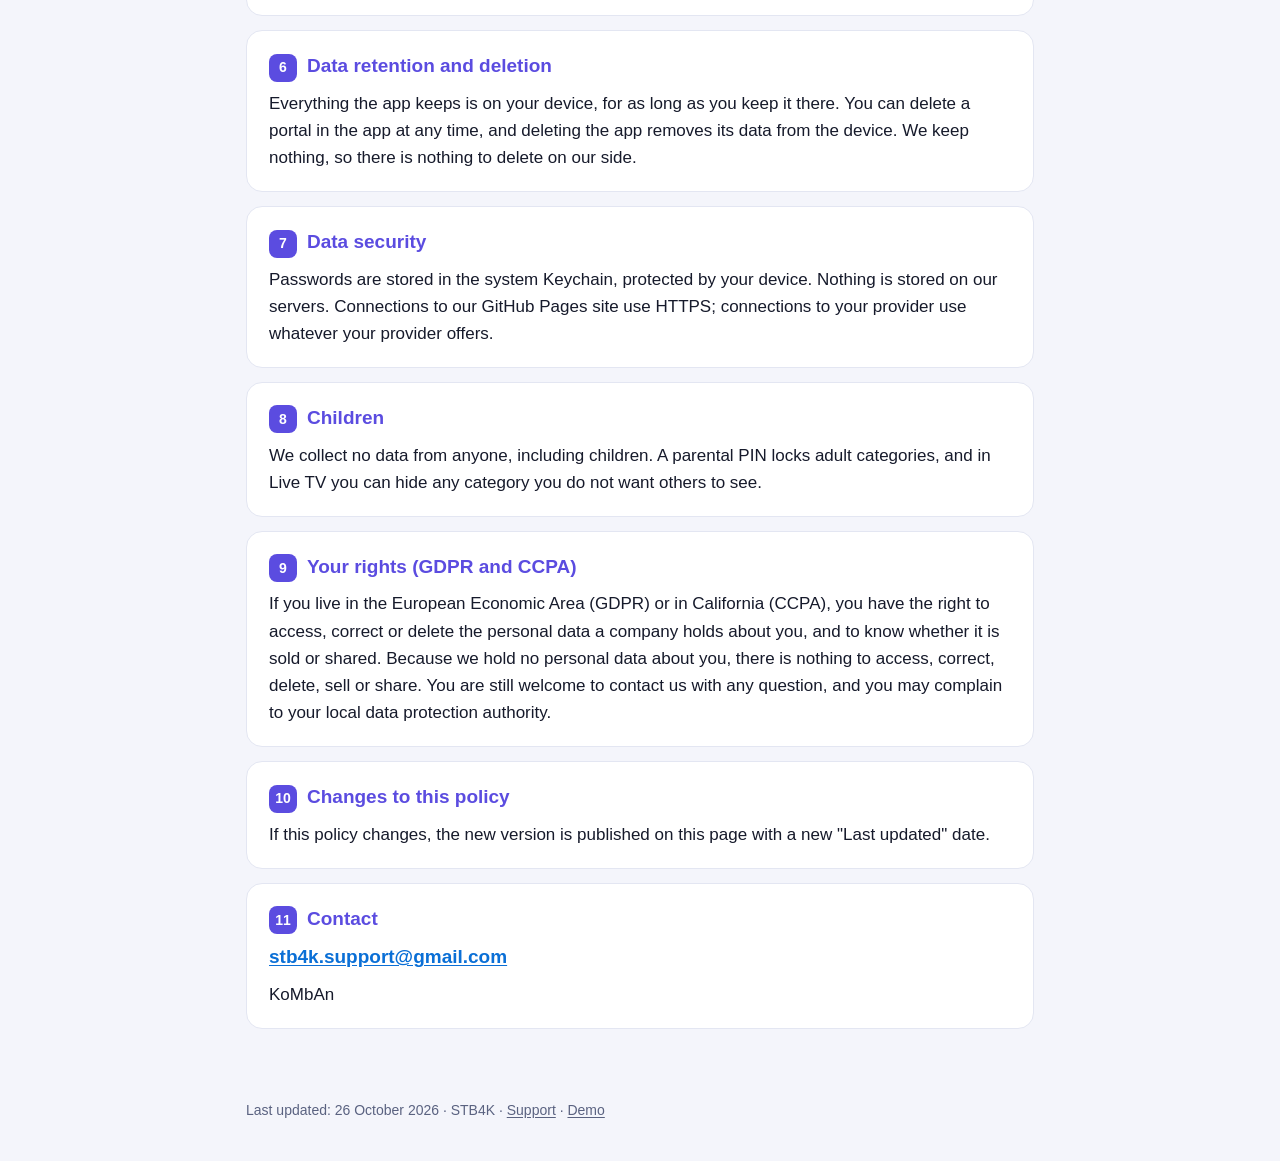
==== commit fe7a1bf0: "Privacy Policy: developer shown as KoMbAn only (no personal name, no country) Co-Authored-By: Claude" ====
--- a/privacy.html
+++ b/privacy.html
@@ -23,7 +23,7 @@
 
 <section>
 <h2><span class="n">1</span>Introduction</h2>
-<p>STB4K is made by KoMbAn (Binu Abrahaem), Belgium. This policy explains how the STB4K apps for iPhone, iPad and Apple TV
+<p>STB4K is made by KoMbAn. This policy explains how the STB4K apps for iPhone, iPad and Apple TV
 handle your information.</p>
 <p>STB4K is a media player only. It does not provide, sell or include any channels, films or playlists; you add the
 service of your own provider.</p>
@@ -108,7 +108,7 @@
 <section>
 <h2><span class="n">11</span>Contact</h2>
 <p class="contact"><a href="mailto:stb4k.support@gmail.com">stb4k.support@gmail.com</a></p>
-<p>KoMbAn (Binu Abrahaem), Belgium</p>
+<p>KoMbAn</p>
 </section>
 </main>
 
